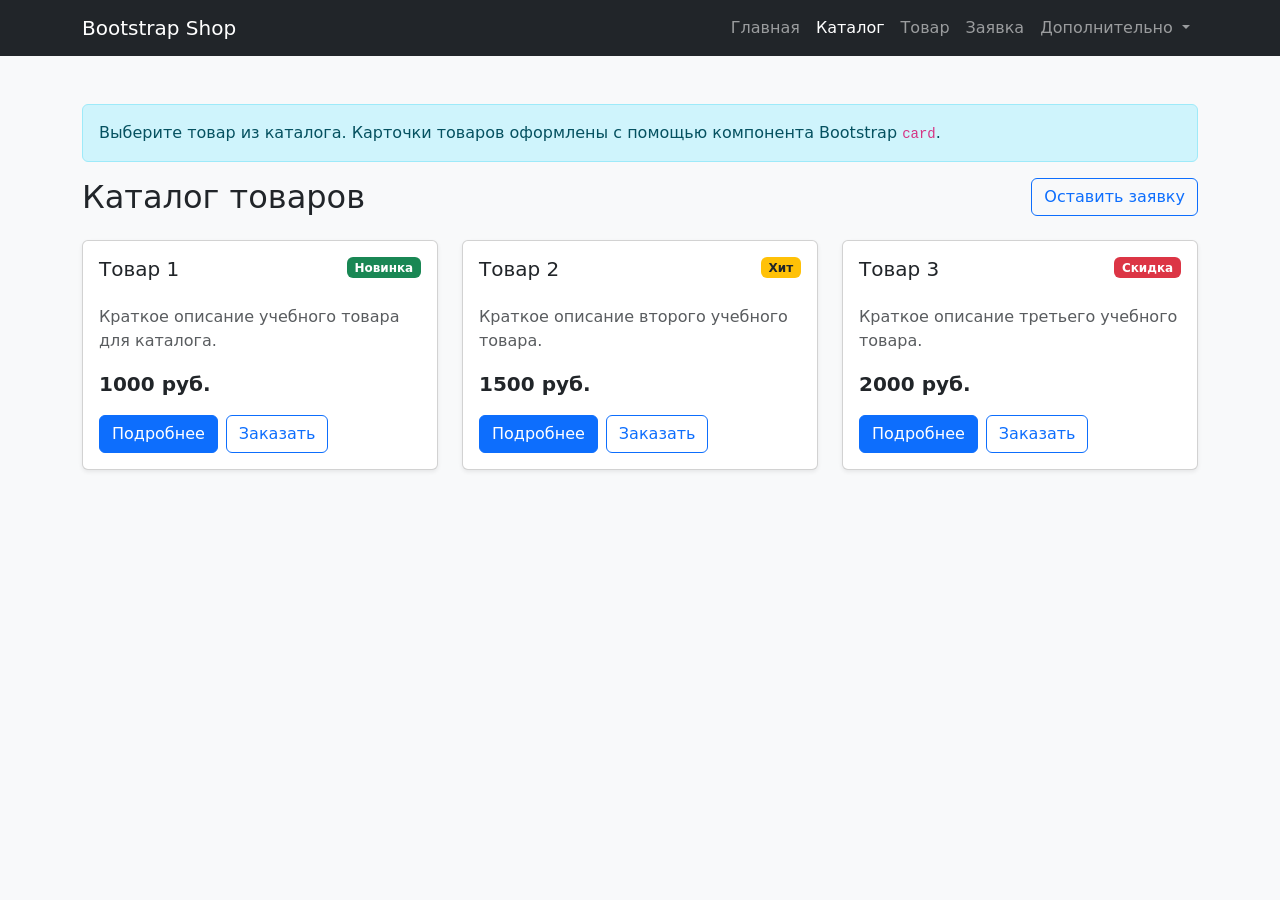
==== catalog.html @ 173e0cfc "feat: add Bootstrap components pages" ====
<!DOCTYPE html>
<html lang="ru">
<head>
  <meta charset="UTF-8">
  <meta name="viewport" content="width=device-width, initial-scale=1.0">
  <title>Каталог — Bootstrap Shop</title>

  <link
    href="https://cdn.jsdelivr.net/npm/bootstrap@5.3.3/dist/css/bootstrap.min.css"
    rel="stylesheet"
  >
  <link rel="stylesheet" href="css/custom.css">
</head>

<body class="bg-light">
  <nav class="navbar navbar-expand-lg navbar-dark bg-dark">
    <div class="container">
      <a class="navbar-brand" href="index.html">Bootstrap Shop</a>

      <button
        class="navbar-toggler"
        type="button"
        data-bs-toggle="collapse"
        data-bs-target="#mainNavbar"
        aria-controls="mainNavbar"
        aria-expanded="false"
        aria-label="Переключить навигацию"
      >
        <span class="navbar-toggler-icon"></span>
      </button>

      <div class="collapse navbar-collapse" id="mainNavbar">
        <ul class="navbar-nav ms-auto">
          <li class="nav-item">
            <a class="nav-link" href="index.html">Главная</a>
          </li>
          <li class="nav-item">
            <a class="nav-link active" aria-current="page" href="catalog.html">Каталог</a>
          </li>
          <li class="nav-item">
            <a class="nav-link" href="product.html">Товар</a>
          </li>
          <li class="nav-item">
            <a class="nav-link" href="order.html">Заявка</a>
          </li>

          <li class="nav-item dropdown">
            <a
              class="nav-link dropdown-toggle"
              href="#"
              role="button"
              data-bs-toggle="dropdown"
              aria-expanded="false"
            >
              Дополнительно
            </a>
            <ul class="dropdown-menu">
              <li><a class="dropdown-item" href="catalog.html">Все товары</a></li>
              <li><a class="dropdown-item" href="order.html">Оформить заявку</a></li>
              <li><a class="dropdown-item" href="index.html#popular">Популярное</a></li>
            </ul>
          </li>
        </ul>
      </div>
    </div>
  </nav>

  <main class="container my-5">
    <div class="alert alert-info" role="alert">
      Выберите товар из каталога. Карточки товаров оформлены с помощью компонента Bootstrap <code>card</code>.
    </div>

    <div class="d-flex justify-content-between align-items-center mb-4">
      <h1 class="h2 mb-0">Каталог товаров</h1>
      <a class="btn btn-outline-primary" href="order.html">
        Оставить заявку
      </a>
    </div>

    <div class="row g-4">
      <div class="col-12 col-md-6 col-lg-4">
        <div class="card h-100 shadow-sm">
          <div class="card-body d-flex flex-column">
            <div class="d-flex justify-content-between align-items-start mb-3">
              <h2 class="card-title h5">Товар 1</h2>
              <span class="badge bg-success">Новинка</span>
            </div>

            <p class="card-text text-muted">
              Краткое описание учебного товара для каталога.
            </p>

            <p class="fw-bold fs-5 mt-auto">1000 руб.</p>

            <div class="d-flex gap-2">
              <a class="btn btn-primary" href="product.html">Подробнее</a>
              <button
                class="btn btn-outline-primary"
                type="button"
                data-bs-toggle="modal"
                data-bs-target="#orderModal"
              >
                Заказать
              </button>
            </div>
          </div>
        </div>
      </div>

      <div class="col-12 col-md-6 col-lg-4">
        <div class="card h-100 shadow-sm">
          <div class="card-body d-flex flex-column">
            <div class="d-flex justify-content-between align-items-start mb-3">
              <h2 class="card-title h5">Товар 2</h2>
              <span class="badge bg-warning text-dark">Хит</span>
            </div>

            <p class="card-text text-muted">
              Краткое описание второго учебного товара.
            </p>

            <p class="fw-bold fs-5 mt-auto">1500 руб.</p>

            <div class="d-flex gap-2">
              <a class="btn btn-primary" href="product.html">Подробнее</a>
              <button
                class="btn btn-outline-primary"
                type="button"
                data-bs-toggle="modal"
                data-bs-target="#orderModal"
              >
                Заказать
              </button>
            </div>
          </div>
        </div>
      </div>

      <div class="col-12 col-md-6 col-lg-4">
        <div class="card h-100 shadow-sm">
          <div class="card-body d-flex flex-column">
            <div class="d-flex justify-content-between align-items-start mb-3">
              <h2 class="card-title h5">Товар 3</h2>
              <span class="badge bg-danger">Скидка</span>
            </div>

            <p class="card-text text-muted">
              Краткое описание третьего учебного товара.
            </p>

            <p class="fw-bold fs-5 mt-auto">2000 руб.</p>

            <div class="d-flex gap-2">
              <a class="btn btn-primary" href="product.html">Подробнее</a>
              <button
                class="btn btn-outline-primary"
                type="button"
                data-bs-toggle="modal"
                data-bs-target="#orderModal"
              >
                Заказать
              </button>
            </div>
          </div>
        </div>
      </div>
    </div>
  </main>

  <div
    class="modal fade"
    id="orderModal"
    tabindex="-1"
    aria-labelledby="orderModalLabel"
    aria-hidden="true"
  >
    <div class="modal-dialog">
      <div class="modal-content">
        <div class="modal-header">
          <h2 class="modal-title h5" id="orderModalLabel">
            Быстрая заявка
          </h2>
          <button
            type="button"
            class="btn-close"
            data-bs-dismiss="modal"
            aria-label="Закрыть"
          ></button>
        </div>

        <div class="modal-body">
          <p class="text-muted">
            Оставьте контактные данные, и менеджер свяжется с вами.
          </p>

          <form>
            <div class="mb-3">
              <label for="modal-name" class="form-label">Имя</label>
              <input id="modal-name" type="text" class="form-control" required>
            </div>

            <div class="mb-3">
              <label for="modal-phone" class="form-label">Телефон</label>
              <input id="modal-phone" type="tel" class="form-control" required>
            </div>

            <div class="form-check mb-3">
              <input id="modal-agree" class="form-check-input" type="checkbox" required>
              <label class="form-check-label" for="modal-agree">
                Согласен на обработку данных
              </label>
            </div>
          </form>
        </div>

        <div class="modal-footer">
          <button type="button" class="btn btn-secondary" data-bs-dismiss="modal">
            Закрыть
          </button>
          <button type="button" class="btn btn-primary">
            Отправить
          </button>
        </div>
      </div>
    </div>
  </div>

  <script
    src="https://cdn.jsdelivr.net/npm/bootstrap@5.3.3/dist/js/bootstrap.bundle.min.js">
  </script>
</body>
</html>
---- css/custom.css ----
body {
  min-height: 100vh;
}

.placeholder-box {
  min-height: 240px;
}

/*
  Временный блок вместо изображения товара на странице product.html.
*/
.placeholder-image {
  min-height: 320px;
}

/*
  Изображение в карточке: одинаковая высота и аккуратное кадрирование.
*/
.card-img-top {
  height: 180px;
  object-fit: cover;
}
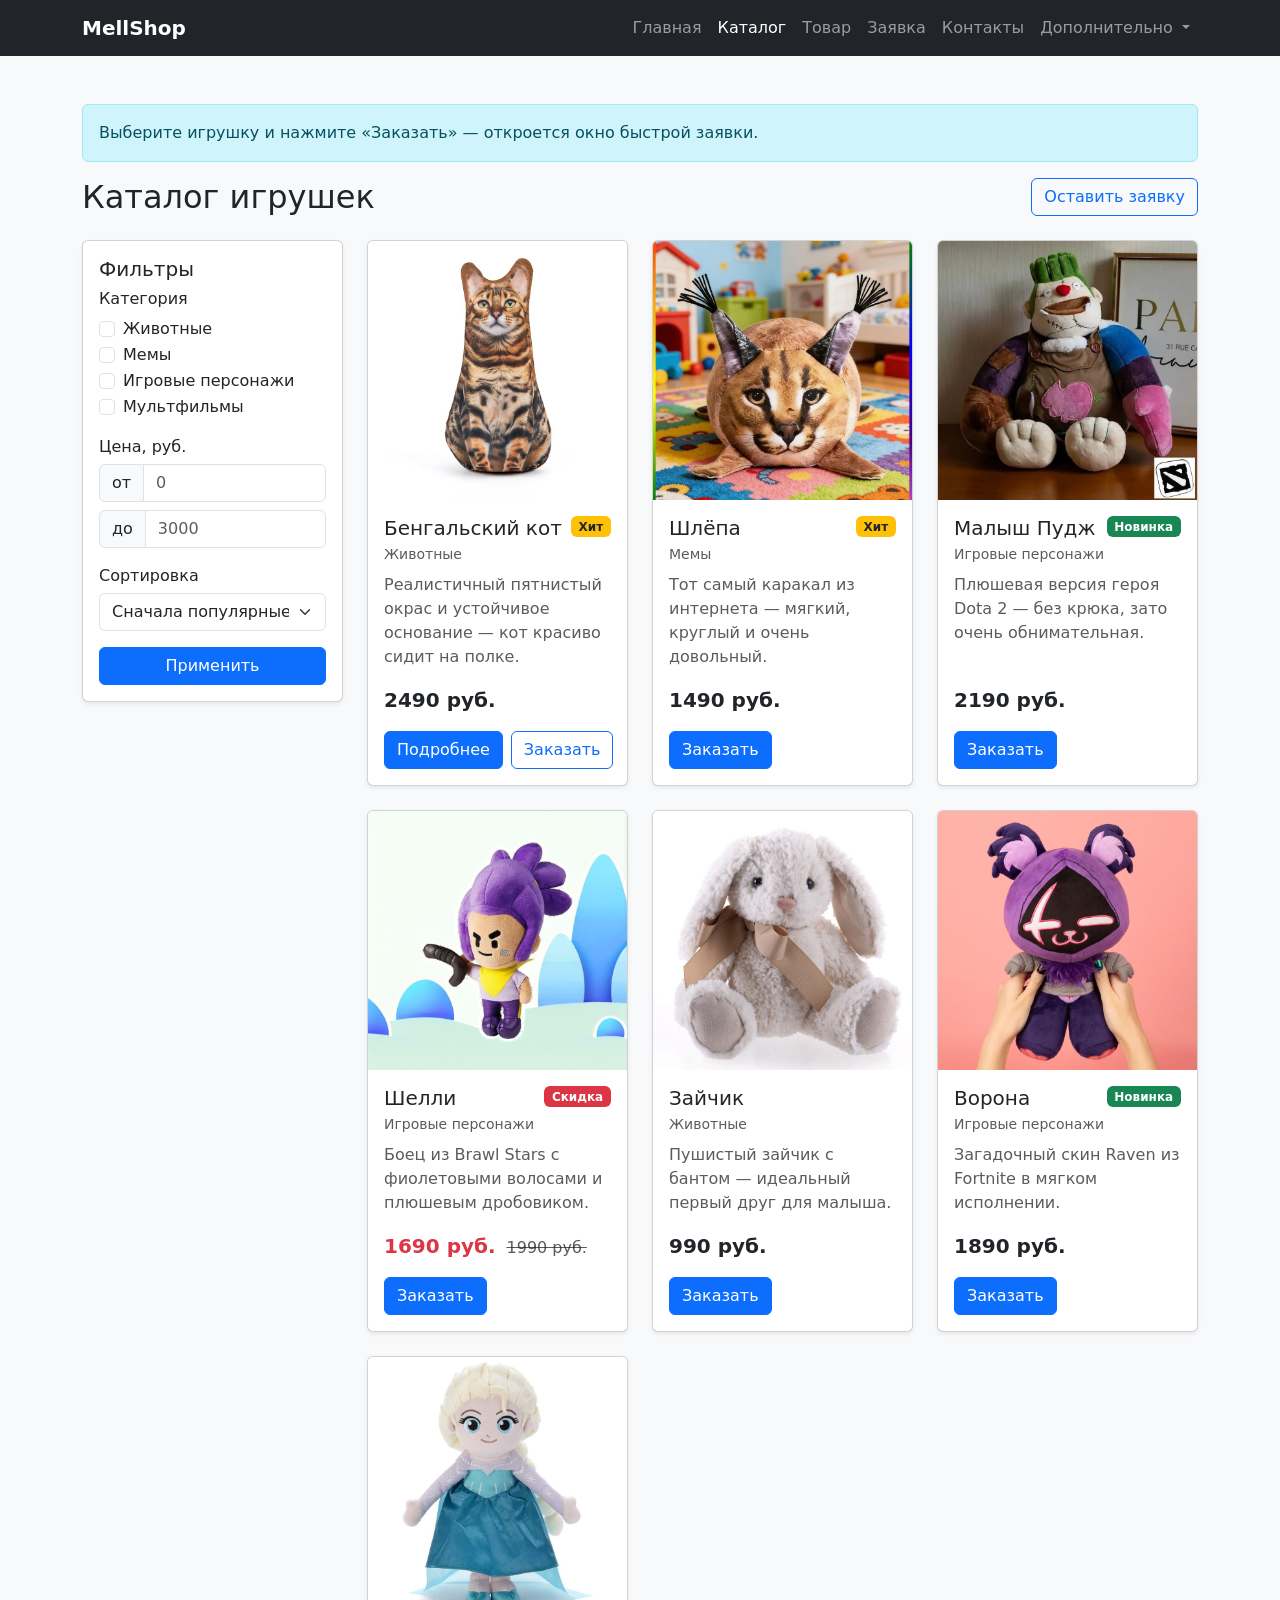
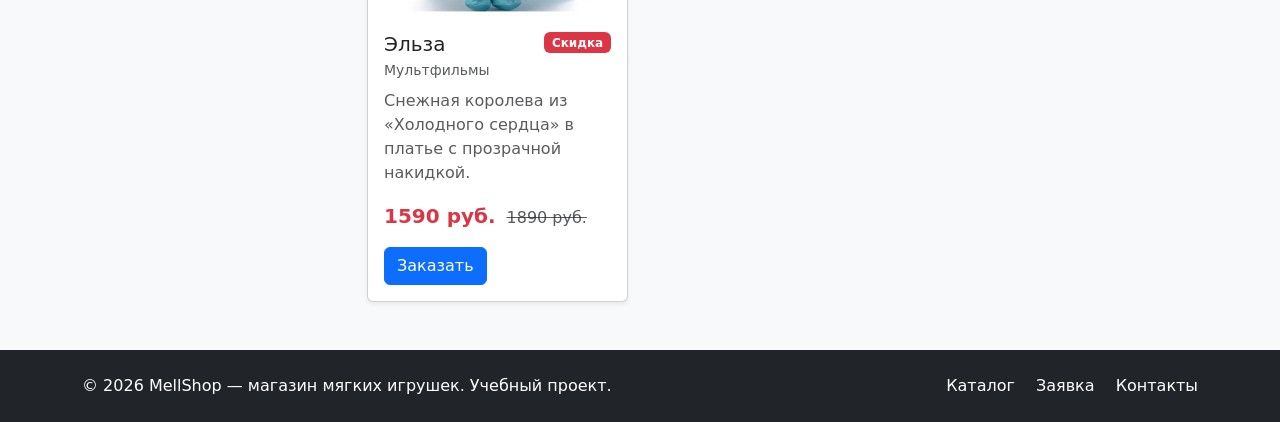
==== commit f56124fa: "feat: сделал MellShop на Bootstrap: товары с фото, фильтры, контакты" ====
--- a/catalog.html
+++ b/catalog.html
@@ -3,19 +3,16 @@
 <head>
   <meta charset="UTF-8">
   <meta name="viewport" content="width=device-width, initial-scale=1.0">
-  <title>Каталог — Bootstrap Shop</title>
-
-  <link
-    href="https://cdn.jsdelivr.net/npm/bootstrap@5.3.3/dist/css/bootstrap.min.css"
-    rel="stylesheet"
-  >
+  <meta name="description" content="Каталог мягких игрушек MellShop: фильтры по категориям и цене, 7 игрушек с фото и ценами.">
+  <title>Каталог — MellShop</title>
+
+  <link rel="stylesheet" href="vendor/bootstrap/css/bootstrap.min.css">
   <link rel="stylesheet" href="css/custom.css">
 </head>
-
 <body class="bg-light">
   <nav class="navbar navbar-expand-lg navbar-dark bg-dark">
     <div class="container">
-      <a class="navbar-brand" href="index.html">Bootstrap Shop</a>
+      <a class="navbar-brand fw-bold" href="index.html">MellShop</a>
 
       <button
         class="navbar-toggler"
@@ -43,6 +40,9 @@
           <li class="nav-item">
             <a class="nav-link" href="order.html">Заявка</a>
           </li>
+          <li class="nav-item">
+            <a class="nav-link" href="contacts.html">Контакты</a>
+          </li>
 
           <li class="nav-item dropdown">
             <a
@@ -54,8 +54,8 @@
             >
               Дополнительно
             </a>
-            <ul class="dropdown-menu">
-              <li><a class="dropdown-item" href="catalog.html">Все товары</a></li>
+            <ul class="dropdown-menu dropdown-menu-end">
+              <li><a class="dropdown-item" href="catalog.html">Все игрушки</a></li>
               <li><a class="dropdown-item" href="order.html">Оформить заявку</a></li>
               <li><a class="dropdown-item" href="index.html#popular">Популярное</a></li>
             </ul>
@@ -67,103 +67,283 @@
 
   <main class="container my-5">
     <div class="alert alert-info" role="alert">
-      Выберите товар из каталога. Карточки товаров оформлены с помощью компонента Bootstrap <code>card</code>.
-    </div>
-
-    <div class="d-flex justify-content-between align-items-center mb-4">
-      <h1 class="h2 mb-0">Каталог товаров</h1>
-      <a class="btn btn-outline-primary" href="order.html">
-        Оставить заявку
-      </a>
+      Выберите игрушку и нажмите «Заказать» — откроется окно быстрой заявки.
+    </div>
+
+    <div class="d-flex flex-wrap justify-content-between align-items-center gap-2 mb-4">
+      <h1 class="h2 mb-0">Каталог игрушек</h1>
+      <a class="btn btn-outline-primary" href="order.html">Оставить заявку</a>
     </div>
 
     <div class="row g-4">
-      <div class="col-12 col-md-6 col-lg-4">
-        <div class="card h-100 shadow-sm">
-          <div class="card-body d-flex flex-column">
-            <div class="d-flex justify-content-between align-items-start mb-3">
-              <h2 class="card-title h5">Товар 1</h2>
-              <span class="badge bg-success">Новинка</span>
-            </div>
-
-            <p class="card-text text-muted">
-              Краткое описание учебного товара для каталога.
-            </p>
-
-            <p class="fw-bold fs-5 mt-auto">1000 руб.</p>
-
-            <div class="d-flex gap-2">
-              <a class="btn btn-primary" href="product.html">Подробнее</a>
-              <button
-                class="btn btn-outline-primary"
-                type="button"
-                data-bs-toggle="modal"
-                data-bs-target="#orderModal"
-              >
-                Заказать
-              </button>
-            </div>
-          </div>
-        </div>
-      </div>
-
-      <div class="col-12 col-md-6 col-lg-4">
-        <div class="card h-100 shadow-sm">
-          <div class="card-body d-flex flex-column">
-            <div class="d-flex justify-content-between align-items-start mb-3">
-              <h2 class="card-title h5">Товар 2</h2>
-              <span class="badge bg-warning text-dark">Хит</span>
-            </div>
-
-            <p class="card-text text-muted">
-              Краткое описание второго учебного товара.
-            </p>
-
-            <p class="fw-bold fs-5 mt-auto">1500 руб.</p>
-
-            <div class="d-flex gap-2">
-              <a class="btn btn-primary" href="product.html">Подробнее</a>
-              <button
-                class="btn btn-outline-primary"
-                type="button"
-                data-bs-toggle="modal"
-                data-bs-target="#orderModal"
-              >
-                Заказать
-              </button>
-            </div>
-          </div>
-        </div>
-      </div>
-
-      <div class="col-12 col-md-6 col-lg-4">
-        <div class="card h-100 shadow-sm">
-          <div class="card-body d-flex flex-column">
-            <div class="d-flex justify-content-between align-items-start mb-3">
-              <h2 class="card-title h5">Товар 3</h2>
-              <span class="badge bg-danger">Скидка</span>
-            </div>
-
-            <p class="card-text text-muted">
-              Краткое описание третьего учебного товара.
-            </p>
-
-            <p class="fw-bold fs-5 mt-auto">2000 руб.</p>
-
-            <div class="d-flex gap-2">
-              <a class="btn btn-primary" href="product.html">Подробнее</a>
-              <button
-                class="btn btn-outline-primary"
-                type="button"
-                data-bs-toggle="modal"
-                data-bs-target="#orderModal"
-              >
-                Заказать
-              </button>
-            </div>
-          </div>
-        </div>
-      </div>
+      <aside class="col-12 col-lg-3">
+        <div class="card shadow-sm">
+          <div class="card-body">
+            <h2 class="h5 card-title">Фильтры</h2>
+
+            <form action="#" method="get">
+              <fieldset class="mb-3">
+                <legend class="h6">Категория</legend>
+                <div class="form-check">
+                  <input class="form-check-input" type="checkbox" id="filter-animals" name="category" value="animals">
+                  <label class="form-check-label" for="filter-animals">Животные</label>
+                </div>
+                <div class="form-check">
+                  <input class="form-check-input" type="checkbox" id="filter-memes" name="category" value="memes">
+                  <label class="form-check-label" for="filter-memes">Мемы</label>
+                </div>
+                <div class="form-check">
+                  <input class="form-check-input" type="checkbox" id="filter-games" name="category" value="games">
+                  <label class="form-check-label" for="filter-games">Игровые персонажи</label>
+                </div>
+                <div class="form-check">
+                  <input class="form-check-input" type="checkbox" id="filter-cartoons" name="category" value="cartoons">
+                  <label class="form-check-label" for="filter-cartoons">Мультфильмы</label>
+                </div>
+              </fieldset>
+
+              <fieldset class="mb-3">
+                <legend class="h6">Цена, руб.</legend>
+                <div class="input-group mb-2">
+                  <span class="input-group-text">от</span>
+                  <input class="form-control" type="number" name="price-from" min="0" placeholder="0" aria-label="Цена от">
+                </div>
+                <div class="input-group">
+                  <span class="input-group-text">до</span>
+                  <input class="form-control" type="number" name="price-to" min="0" placeholder="3000" aria-label="Цена до">
+                </div>
+              </fieldset>
+
+              <div class="mb-3">
+                <label class="form-label h6" for="filter-sort">Сортировка</label>
+                <select class="form-select" id="filter-sort" name="sort">
+                  <option value="popular">Сначала популярные</option>
+                  <option value="cheap">Сначала дешёвые</option>
+                  <option value="expensive">Сначала дорогие</option>
+                </select>
+              </div>
+
+              <button class="btn btn-primary w-100" type="submit">Применить</button>
+            </form>
+          </div>
+        </div>
+      </aside>
+
+      <section class="col-12 col-lg-9">
+        <h2 class="visually-hidden">Список игрушек</h2>
+        <div class="row g-4">
+          <div class="col-12 col-md-6 col-xl-4">
+            <div class="card h-100 shadow-sm">
+              <img
+                class="card-img-top"
+                src="images/bengal-cat.jpg"
+                alt="Мягкая игрушка — бенгальский кот с пятнистым окрасом"
+                width="800"
+                height="800"
+              >
+              <div class="card-body d-flex flex-column">
+                <div class="d-flex justify-content-between align-items-start gap-2 mb-1">
+                  <h3 class="card-title h5 mb-0">Бенгальский кот</h3>
+                  <span class="badge bg-warning text-dark">Хит</span>
+                </div>
+                <p class="small text-muted mb-2">Животные</p>
+                <p class="card-text text-muted">Реалистичный пятнистый окрас и устойчивое основание — кот красиво сидит на полке.</p>
+                <p class="fw-bold fs-5 mt-auto">2490 руб.</p>
+                <div class="d-flex gap-2">
+                  <a class="btn btn-primary" href="product.html">Подробнее</a>
+                  <button
+                    class="btn btn-outline-primary"
+                    type="button"
+                    data-bs-toggle="modal"
+                    data-bs-target="#orderModal"
+                  >
+                    Заказать
+                  </button>
+                </div>
+              </div>
+            </div>
+          </div>
+          <div class="col-12 col-md-6 col-xl-4">
+            <div class="card h-100 shadow-sm">
+              <img
+                class="card-img-top"
+                src="images/shlepa.jpg"
+                alt="Мягкая игрушка Шлёпа — каракал с большими ушами"
+                width="800"
+                height="800"
+              >
+              <div class="card-body d-flex flex-column">
+                <div class="d-flex justify-content-between align-items-start gap-2 mb-1">
+                  <h3 class="card-title h5 mb-0">Шлёпа</h3>
+                  <span class="badge bg-warning text-dark">Хит</span>
+                </div>
+                <p class="small text-muted mb-2">Мемы</p>
+                <p class="card-text text-muted">Тот самый каракал из интернета — мягкий, круглый и очень довольный.</p>
+                <p class="fw-bold fs-5 mt-auto">1490 руб.</p>
+                <div class="d-flex gap-2">
+                  <button
+                    class="btn btn-primary"
+                    type="button"
+                    data-bs-toggle="modal"
+                    data-bs-target="#orderModal"
+                  >
+                    Заказать
+                  </button>
+                </div>
+              </div>
+            </div>
+          </div>
+          <div class="col-12 col-md-6 col-xl-4">
+            <div class="card h-100 shadow-sm">
+              <img
+                class="card-img-top"
+                src="images/pudge.jpg"
+                alt="Мягкая игрушка Малыш Пудж из Dota 2"
+                width="800"
+                height="800"
+              >
+              <div class="card-body d-flex flex-column">
+                <div class="d-flex justify-content-between align-items-start gap-2 mb-1">
+                  <h3 class="card-title h5 mb-0">Малыш Пудж</h3>
+                  <span class="badge bg-success">Новинка</span>
+                </div>
+                <p class="small text-muted mb-2">Игровые персонажи</p>
+                <p class="card-text text-muted">Плюшевая версия героя Dota 2 — без крюка, зато очень обнимательная.</p>
+                <p class="fw-bold fs-5 mt-auto">2190 руб.</p>
+                <div class="d-flex gap-2">
+                  <button
+                    class="btn btn-primary"
+                    type="button"
+                    data-bs-toggle="modal"
+                    data-bs-target="#orderModal"
+                  >
+                    Заказать
+                  </button>
+                </div>
+              </div>
+            </div>
+          </div>
+          <div class="col-12 col-md-6 col-xl-4">
+            <div class="card h-100 shadow-sm">
+              <img
+                class="card-img-top"
+                src="images/shelly.jpg"
+                alt="Мягкая игрушка Шелли из Brawl Stars с фиолетовыми волосами"
+                width="800"
+                height="800"
+              >
+              <div class="card-body d-flex flex-column">
+                <div class="d-flex justify-content-between align-items-start gap-2 mb-1">
+                  <h3 class="card-title h5 mb-0">Шелли</h3>
+                  <span class="badge bg-danger">Скидка</span>
+                </div>
+                <p class="small text-muted mb-2">Игровые персонажи</p>
+                <p class="card-text text-muted">Боец из Brawl Stars с фиолетовыми волосами и плюшевым дробовиком.</p>
+                <p class="fw-bold fs-5 text-danger mt-auto">1690 руб. <s class="fs-6 fw-normal text-muted ms-1">1990 руб.</s></p>
+                <div class="d-flex gap-2">
+                  <button
+                    class="btn btn-primary"
+                    type="button"
+                    data-bs-toggle="modal"
+                    data-bs-target="#orderModal"
+                  >
+                    Заказать
+                  </button>
+                </div>
+              </div>
+            </div>
+          </div>
+          <div class="col-12 col-md-6 col-xl-4">
+            <div class="card h-100 shadow-sm">
+              <img
+                class="card-img-top"
+                src="images/bunny.jpg"
+                alt="Белый плюшевый зайчик с бантом"
+                width="800"
+                height="800"
+              >
+              <div class="card-body d-flex flex-column">
+                <div class="d-flex justify-content-between align-items-start gap-2 mb-1">
+                  <h3 class="card-title h5 mb-0">Зайчик</h3>
+                </div>
+                <p class="small text-muted mb-2">Животные</p>
+                <p class="card-text text-muted">Пушистый зайчик с бантом — идеальный первый друг для малыша.</p>
+                <p class="fw-bold fs-5 mt-auto">990 руб.</p>
+                <div class="d-flex gap-2">
+                  <button
+                    class="btn btn-primary"
+                    type="button"
+                    data-bs-toggle="modal"
+                    data-bs-target="#orderModal"
+                  >
+                    Заказать
+                  </button>
+                </div>
+              </div>
+            </div>
+          </div>
+          <div class="col-12 col-md-6 col-xl-4">
+            <div class="card h-100 shadow-sm">
+              <img
+                class="card-img-top"
+                src="images/raven.jpg"
+                alt="Мягкая игрушка Ворона из Fortnite в фиолетовом капюшоне"
+                width="800"
+                height="800"
+              >
+              <div class="card-body d-flex flex-column">
+                <div class="d-flex justify-content-between align-items-start gap-2 mb-1">
+                  <h3 class="card-title h5 mb-0">Ворона</h3>
+                  <span class="badge bg-success">Новинка</span>
+                </div>
+                <p class="small text-muted mb-2">Игровые персонажи</p>
+                <p class="card-text text-muted">Загадочный скин Raven из Fortnite в мягком исполнении.</p>
+                <p class="fw-bold fs-5 mt-auto">1890 руб.</p>
+                <div class="d-flex gap-2">
+                  <button
+                    class="btn btn-primary"
+                    type="button"
+                    data-bs-toggle="modal"
+                    data-bs-target="#orderModal"
+                  >
+                    Заказать
+                  </button>
+                </div>
+              </div>
+            </div>
+          </div>
+          <div class="col-12 col-md-6 col-xl-4">
+            <div class="card h-100 shadow-sm">
+              <img
+                class="card-img-top"
+                src="images/elsa.jpg"
+                alt="Мягкая кукла Эльза из «Холодного сердца» в голубом платье"
+                width="800"
+                height="800"
+              >
+              <div class="card-body d-flex flex-column">
+                <div class="d-flex justify-content-between align-items-start gap-2 mb-1">
+                  <h3 class="card-title h5 mb-0">Эльза</h3>
+                  <span class="badge bg-danger">Скидка</span>
+                </div>
+                <p class="small text-muted mb-2">Мультфильмы</p>
+                <p class="card-text text-muted">Снежная королева из «Холодного сердца» в платье с прозрачной накидкой.</p>
+                <p class="fw-bold fs-5 text-danger mt-auto">1590 руб. <s class="fs-6 fw-normal text-muted ms-1">1890 руб.</s></p>
+                <div class="d-flex gap-2">
+                  <button
+                    class="btn btn-primary"
+                    type="button"
+                    data-bs-toggle="modal"
+                    data-bs-target="#orderModal"
+                  >
+                    Заказать
+                  </button>
+                </div>
+              </div>
+            </div>
+          </div>
+        </div>
+      </section>
     </div>
   </main>
 
@@ -177,56 +357,60 @@
     <div class="modal-dialog">
       <div class="modal-content">
         <div class="modal-header">
-          <h2 class="modal-title h5" id="orderModalLabel">
-            Быстрая заявка
-          </h2>
-          <button
-            type="button"
-            class="btn-close"
-            data-bs-dismiss="modal"
-            aria-label="Закрыть"
-          ></button>
+          <h2 class="modal-title h5" id="orderModalLabel">Быстрая заявка</h2>
+          <button type="button" class="btn-close" data-bs-dismiss="modal" aria-label="Закрыть"></button>
         </div>
 
         <div class="modal-body">
-          <p class="text-muted">
-            Оставьте контактные данные, и менеджер свяжется с вами.
-          </p>
-
-          <form>
+          <p class="text-muted">Оставьте контактные данные, и менеджер свяжется с вами.</p>
+
+          <form id="modal-form">
             <div class="mb-3">
               <label for="modal-name" class="form-label">Имя</label>
-              <input id="modal-name" type="text" class="form-control" required>
+              <input id="modal-name" name="name" type="text" class="form-control" required>
             </div>
 
             <div class="mb-3">
               <label for="modal-phone" class="form-label">Телефон</label>
-              <input id="modal-phone" type="tel" class="form-control" required>
+              <div class="input-group">
+                <span class="input-group-text">+7</span>
+                <input id="modal-phone" name="phone" type="tel" class="form-control" placeholder="900 000-00-00" required>
+              </div>
             </div>
 
             <div class="form-check mb-3">
-              <input id="modal-agree" class="form-check-input" type="checkbox" required>
-              <label class="form-check-label" for="modal-agree">
-                Согласен на обработку данных
-              </label>
+              <input id="modal-agree" name="agreement" class="form-check-input" type="checkbox" required>
+              <label class="form-check-label" for="modal-agree">Согласен на обработку данных</label>
             </div>
           </form>
         </div>
 
         <div class="modal-footer">
-          <button type="button" class="btn btn-secondary" data-bs-dismiss="modal">
-            Закрыть
-          </button>
-          <button type="button" class="btn btn-primary">
-            Отправить
-          </button>
+          <button type="button" class="btn btn-secondary" data-bs-dismiss="modal">Закрыть</button>
+          <button type="submit" class="btn btn-primary" form="modal-form">Отправить</button>
         </div>
       </div>
     </div>
   </div>
 
-  <script
-    src="https://cdn.jsdelivr.net/npm/bootstrap@5.3.3/dist/js/bootstrap.bundle.min.js">
-  </script>
+  <footer class="bg-dark text-white py-4 mt-5">
+    <div class="container">
+      <div class="row align-items-center g-3">
+        <div class="col-12 col-md-6">
+          <p class="mb-0">
+            &copy; 2026 MellShop — магазин мягких игрушек. Учебный проект.
+          </p>
+        </div>
+
+        <div class="col-12 col-md-6 text-md-end">
+          <a class="text-white text-decoration-none me-3" href="catalog.html">Каталог</a>
+          <a class="text-white text-decoration-none me-3" href="order.html">Заявка</a>
+          <a class="text-white text-decoration-none" href="contacts.html">Контакты</a>
+        </div>
+      </div>
+    </div>
+  </footer>
+
+  <script src="vendor/bootstrap/js/bootstrap.bundle.min.js"></script>
 </body>
 </html>
--- a/css/custom.css
+++ b/css/custom.css
@@ -2,21 +2,12 @@
   min-height: 100vh;
 }
 
-.placeholder-box {
-  min-height: 240px;
-}
-
 /*
-  Временный блок вместо изображения товара на странице product.html.
-*/
-.placeholder-image {
-  min-height: 320px;
-}
-
-/*
-  Изображение в карточке: одинаковая высота и аккуратное кадрирование.
+  Фото в карточке товара: квадрат на всю ширину карточки.
+  object-fit: cover кадрирует изображение без искажения пропорций.
 */
 .card-img-top {
-  height: 180px;
+  aspect-ratio: 1 / 1;
+  height: auto;
   object-fit: cover;
 }
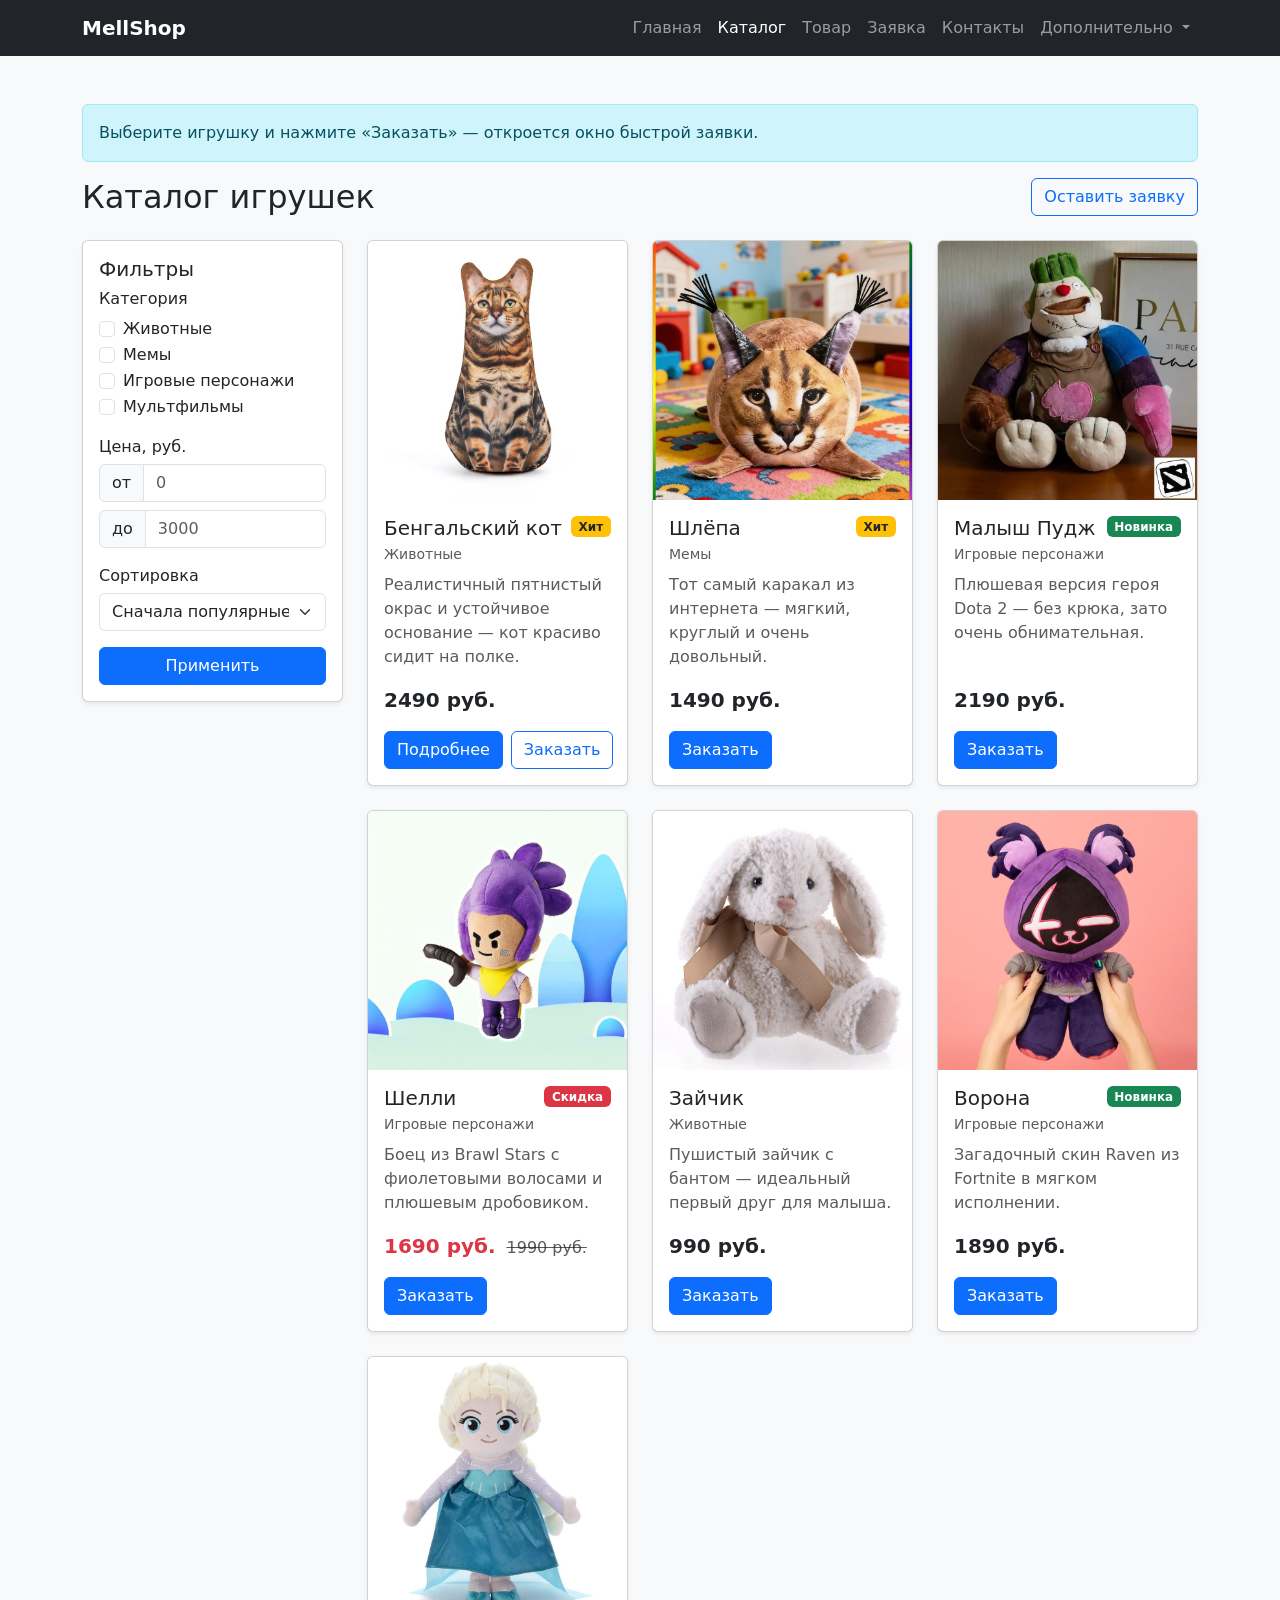
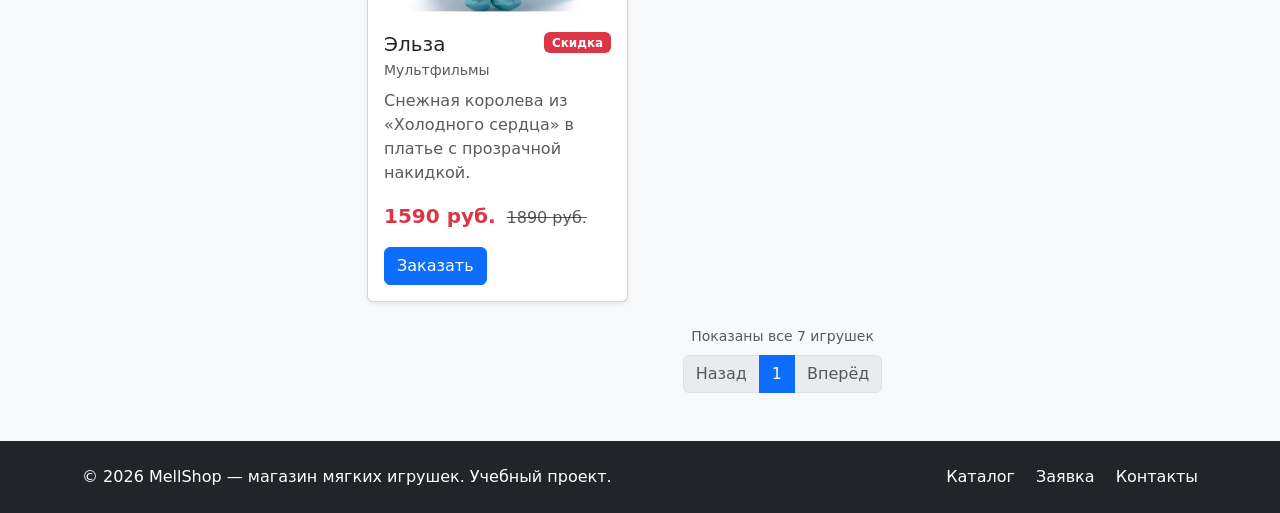
==== commit fa8507f0: "feat: добавил карусель, вкладки и пагинацию" ====
--- a/catalog.html
+++ b/catalog.html
@@ -343,6 +343,21 @@
             </div>
           </div>
         </div>
+
+        <nav class="mt-4" aria-label="Страницы каталога">
+          <p class="text-center text-muted small mb-2">Показаны все 7 игрушек</p>
+          <ul class="pagination justify-content-center mb-0">
+            <li class="page-item disabled">
+              <span class="page-link">Назад</span>
+            </li>
+            <li class="page-item active" aria-current="page">
+              <span class="page-link">1</span>
+            </li>
+            <li class="page-item disabled">
+              <span class="page-link">Вперёд</span>
+            </li>
+          </ul>
+        </nav>
       </section>
     </div>
   </main>
--- a/css/custom.css
+++ b/css/custom.css
@@ -11,3 +11,12 @@
   height: auto;
   object-fit: cover;
 }
+
+/*
+  Слайды карусели на главной: картинки разного размера
+  получают одинаковую высоту и кадрируются без искажений.
+*/
+.hero-carousel .carousel-item img {
+  aspect-ratio: 4 / 3;
+  object-fit: cover;
+}
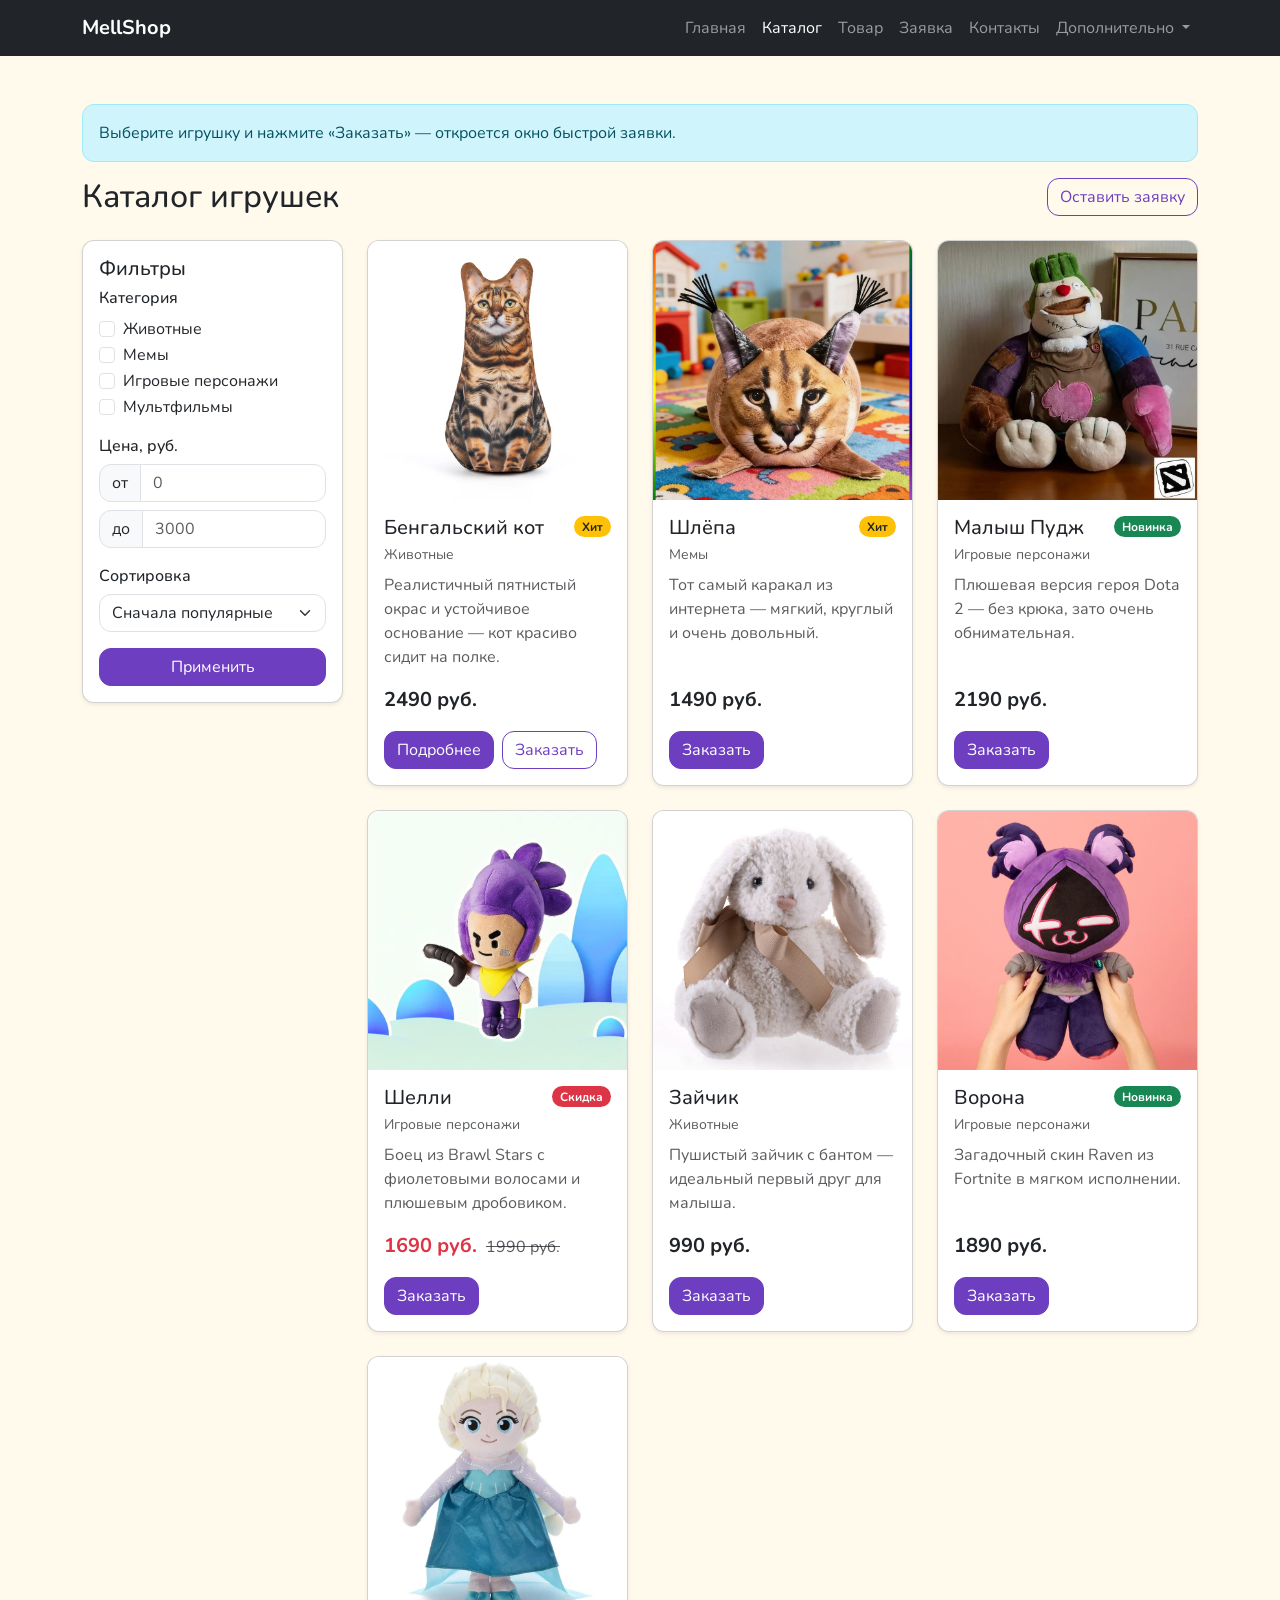
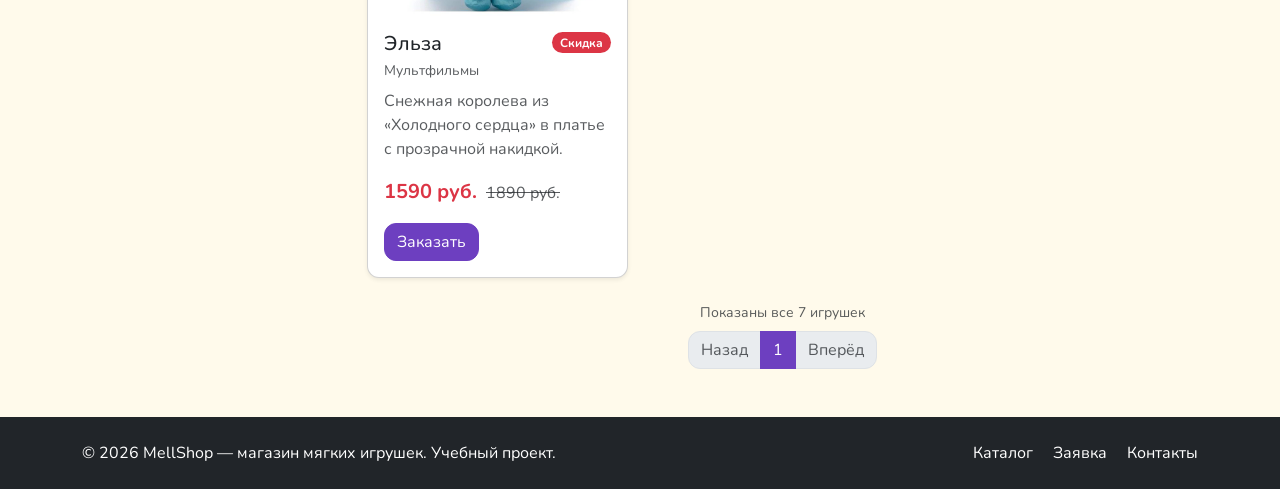
==== commit 4f7529e4: "feat: фирменный стиль MellShop поверх Bootstrap" ====
--- a/catalog.html
+++ b/catalog.html
@@ -10,7 +10,7 @@
   <link rel="stylesheet" href="css/custom.css">
 </head>
 <body class="bg-light">
-  <nav class="navbar navbar-expand-lg navbar-dark bg-dark">
+  <nav class="navbar navbar-expand-lg navbar-dark bg-dark sticky-top">
     <div class="container">
       <a class="navbar-brand fw-bold" href="index.html">MellShop</a>
 
@@ -133,7 +133,7 @@
         <h2 class="visually-hidden">Список игрушек</h2>
         <div class="row g-4">
           <div class="col-12 col-md-6 col-xl-4">
-            <div class="card h-100 shadow-sm">
+            <div class="card h-100 shadow-sm product-card">
               <img
                 class="card-img-top"
                 src="images/bengal-cat.jpg"
@@ -164,7 +164,7 @@
             </div>
           </div>
           <div class="col-12 col-md-6 col-xl-4">
-            <div class="card h-100 shadow-sm">
+            <div class="card h-100 shadow-sm product-card">
               <img
                 class="card-img-top"
                 src="images/shlepa.jpg"
@@ -194,7 +194,7 @@
             </div>
           </div>
           <div class="col-12 col-md-6 col-xl-4">
-            <div class="card h-100 shadow-sm">
+            <div class="card h-100 shadow-sm product-card">
               <img
                 class="card-img-top"
                 src="images/pudge.jpg"
@@ -224,7 +224,7 @@
             </div>
           </div>
           <div class="col-12 col-md-6 col-xl-4">
-            <div class="card h-100 shadow-sm">
+            <div class="card h-100 shadow-sm product-card">
               <img
                 class="card-img-top"
                 src="images/shelly.jpg"
@@ -254,7 +254,7 @@
             </div>
           </div>
           <div class="col-12 col-md-6 col-xl-4">
-            <div class="card h-100 shadow-sm">
+            <div class="card h-100 shadow-sm product-card">
               <img
                 class="card-img-top"
                 src="images/bunny.jpg"
@@ -283,7 +283,7 @@
             </div>
           </div>
           <div class="col-12 col-md-6 col-xl-4">
-            <div class="card h-100 shadow-sm">
+            <div class="card h-100 shadow-sm product-card">
               <img
                 class="card-img-top"
                 src="images/raven.jpg"
@@ -313,7 +313,7 @@
             </div>
           </div>
           <div class="col-12 col-md-6 col-xl-4">
-            <div class="card h-100 shadow-sm">
+            <div class="card h-100 shadow-sm product-card">
               <img
                 class="card-img-top"
                 src="images/elsa.jpg"
--- a/css/custom.css
+++ b/css/custom.css
@@ -1,6 +1,116 @@
+/*
+  Шрифт Nunito с Google Fonts: округлые буквы подходят магазину мягких игрушек.
+  @import должен стоять в самом начале файла.
+*/
+@import url("https://fonts.googleapis.com/css2?family=Nunito:wght@400;600;700;800&display=swap");
+
+
+/* ===============================
+   1. Фирменная тема MellShop поверх Bootstrap
+   =============================== */
+
+/*
+  Bootstrap 5.3 берёт цвета, шрифт и скругления из CSS-переменных --bs-*.
+  Меняем их здесь — и большинство компонентов перекрашивается само,
+  без правки HTML. Палитра та же, что в КР №1: фиолетовый + тёплый кремовый.
+*/
+:root {
+  --bs-primary: #6d3fc0;
+  --bs-primary-rgb: 109, 63, 192;
+  --bs-primary-text-emphasis: #3b1f6e;
+  --bs-primary-bg-subtle: #ece3ff;
+  --bs-primary-border-subtle: #cdb8f0;
+
+  --bs-link-color: #6d3fc0;
+  --bs-link-color-rgb: 109, 63, 192;
+  --bs-link-hover-color: #4f2a96;
+  --bs-link-hover-color-rgb: 79, 42, 150;
+
+  /* bg-light у страниц становится тёплым кремовым, как фон в КР №1 */
+  --bs-light-rgb: 255, 250, 235;
+
+  --bs-body-font-family: "Nunito", system-ui, -apple-system, "Segoe UI", Arial, sans-serif;
+  --bs-border-radius: 0.75rem;
+  --bs-border-radius-lg: 1rem;
+  --bs-focus-ring-color: rgba(109, 63, 192, 0.25);
+}
+
+/*
+  У кнопок, пагинации, выпадающего меню и полей формы Bootstrap
+  записал синий цвет прямо в их правила, поэтому переопределяем
+  переменные этих компонентов отдельно.
+*/
+.btn-primary {
+  --bs-btn-bg: #6d3fc0;
+  --bs-btn-border-color: #6d3fc0;
+  --bs-btn-hover-bg: #5a32a3;
+  --bs-btn-hover-border-color: #5a32a3;
+  --bs-btn-active-bg: #4f2a96;
+  --bs-btn-active-border-color: #4f2a96;
+  --bs-btn-disabled-bg: #6d3fc0;
+  --bs-btn-disabled-border-color: #6d3fc0;
+  --bs-btn-focus-shadow-rgb: 109, 63, 192;
+}
+
+.btn-outline-primary {
+  --bs-btn-color: #6d3fc0;
+  --bs-btn-border-color: #6d3fc0;
+  --bs-btn-hover-bg: #6d3fc0;
+  --bs-btn-hover-border-color: #6d3fc0;
+  --bs-btn-active-bg: #4f2a96;
+  --bs-btn-active-border-color: #4f2a96;
+  --bs-btn-disabled-color: #6d3fc0;
+  --bs-btn-disabled-border-color: #6d3fc0;
+  --bs-btn-focus-shadow-rgb: 109, 63, 192;
+}
+
+.pagination {
+  --bs-pagination-active-bg: #6d3fc0;
+  --bs-pagination-active-border-color: #6d3fc0;
+  --bs-pagination-focus-box-shadow: 0 0 0 0.25rem rgba(109, 63, 192, 0.25);
+}
+
+.dropdown-menu {
+  --bs-dropdown-link-active-bg: #6d3fc0;
+}
+
+.accordion {
+  --bs-accordion-btn-focus-box-shadow: 0 0 0 0.25rem rgba(109, 63, 192, 0.25);
+}
+
+.form-control:focus,
+.form-select:focus,
+.form-check-input:focus {
+  border-color: #b69ce6;
+  box-shadow: 0 0 0 0.25rem rgba(109, 63, 192, 0.25);
+}
+
+.form-check-input:checked {
+  background-color: #6d3fc0;
+  border-color: #6d3fc0;
+}
+
+
+/* ===============================
+   2. Общие доработки
+   =============================== */
+
 body {
   min-height: 100vh;
 }
+
+/*
+  Меню закреплено сверху (sticky-top), поэтому при переходе по якорю
+  (#popular) раздел не должен прятаться под ним — оставляем отступ сверху.
+*/
+section[id] {
+  scroll-margin-top: 5rem;
+}
+
+
+/* ===============================
+   3. Карточки товаров и карусель
+   =============================== */
 
 /*
   Фото в карточке товара: квадрат на всю ширину карточки.
@@ -13,6 +123,19 @@
 }
 
 /*
+  Карточка товара «приподнимается» при наведении.
+  transition делает движение плавным в обе стороны.
+*/
+.product-card {
+  transition: transform 0.2s, box-shadow 0.2s;
+}
+
+.product-card:hover {
+  transform: translateY(-4px);
+  box-shadow: 0 0.5rem 1.5rem rgba(109, 63, 192, 0.18) !important;
+}
+
+/*
   Слайды карусели на главной: картинки разного размера
   получают одинаковую высоту и кадрируются без искажений.
 */
